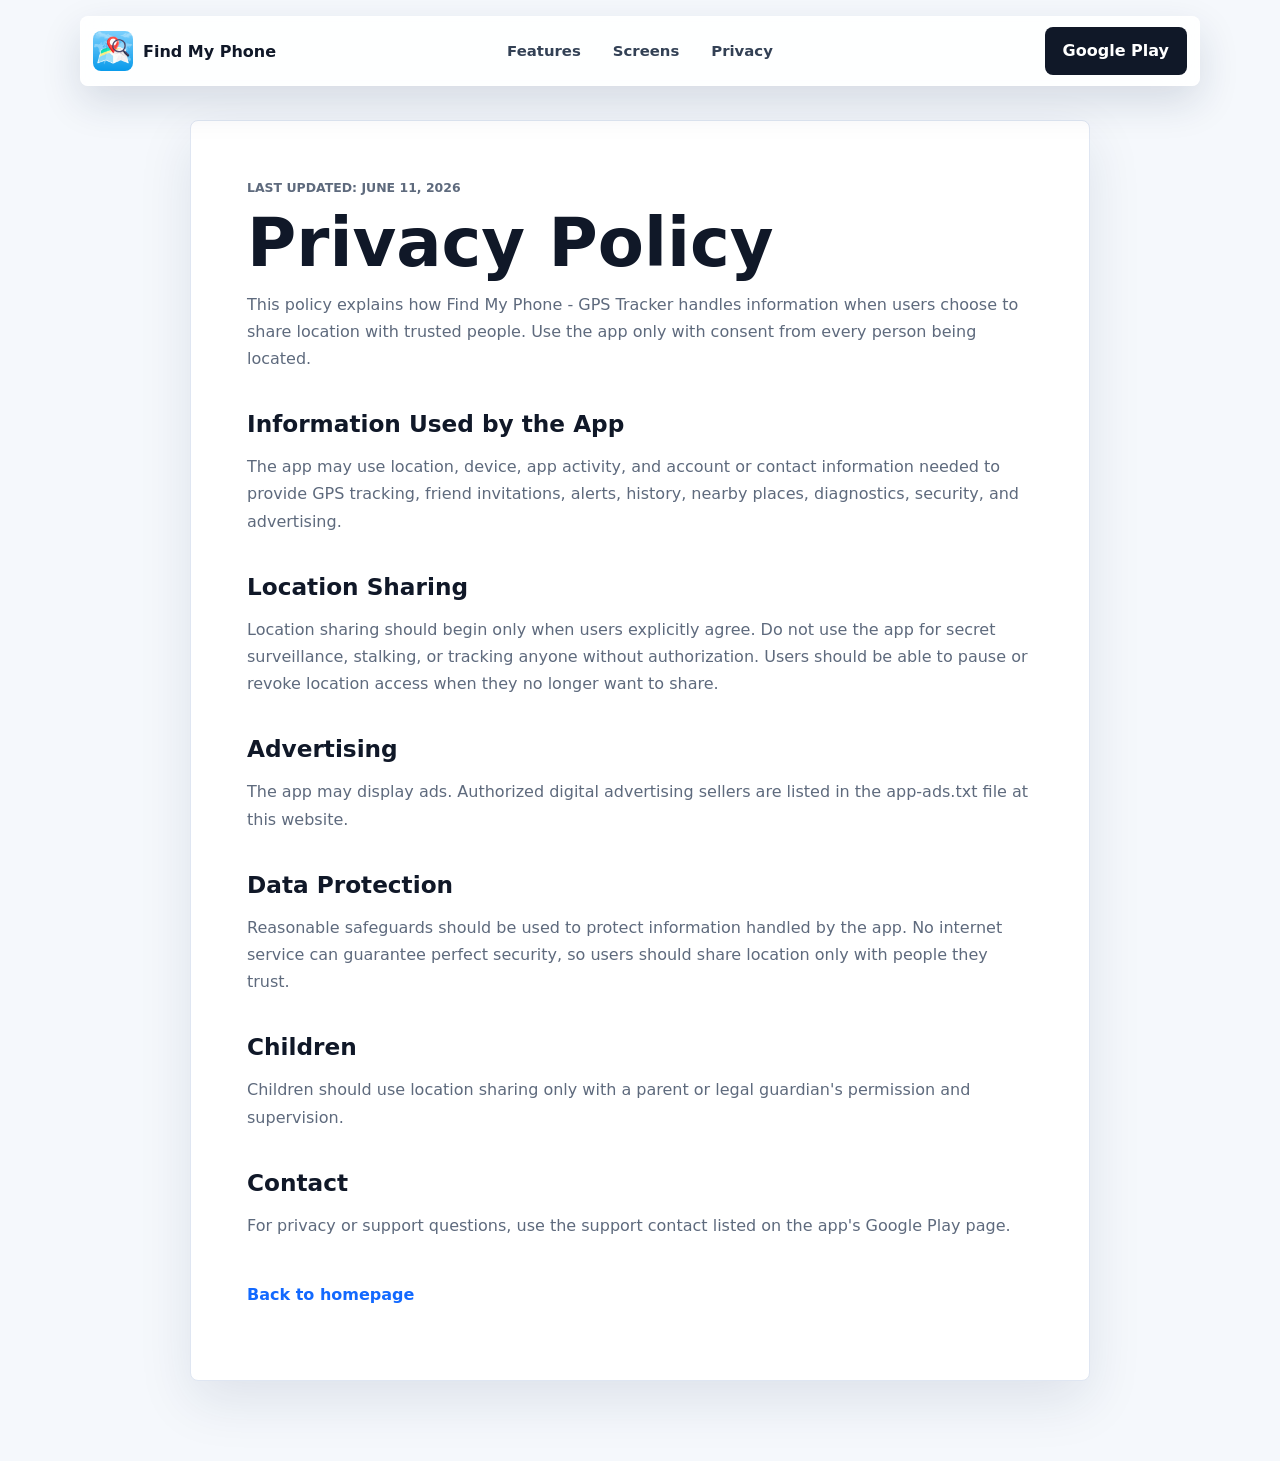
==== privacy.html @ 5e0302af "Establish the app website for launch hosting Create a static official website for Find My Phone - GP" ====
<!doctype html>
<html lang="en">
  <head>
    <meta charset="utf-8">
    <meta name="viewport" content="width=device-width, initial-scale=1">
    <title>Privacy Policy | Find My Phone - GPS Tracker</title>
    <meta
      name="description"
      content="Privacy policy for Find My Phone - GPS Tracker."
    >
    <meta name="theme-color" content="#1269ff">
    <link rel="icon" href="imgs/logo.png">
    <link rel="stylesheet" href="styles.css">
  </head>
  <body class="policy-page">
    <header class="site-header" aria-label="Primary navigation">
      <a class="brand" href="index.html" aria-label="Find My Phone home">
        <img src="imgs/logo.png" alt="" width="40" height="40">
        <span>Find My Phone</span>
      </a>
      <nav class="nav-links" aria-label="Site navigation">
        <a href="index.html#features">Features</a>
        <a href="index.html#screens">Screens</a>
        <a href="index.html#privacy">Privacy</a>
      </nav>
      <a class="nav-cta" href="https://play.google.com/store/apps/details?id=com.location.track.find.gps" rel="noopener">
        Google Play
      </a>
    </header>

    <main class="policy-shell">
      <article class="policy-card">
        <p class="eyebrow">Last updated: June 11, 2026</p>
        <h1>Privacy Policy</h1>
        <p>
          This policy explains how Find My Phone - GPS Tracker handles information
          when users choose to share location with trusted people. Use the app only
          with consent from every person being located.
        </p>

        <h2>Information Used by the App</h2>
        <p>
          The app may use location, device, app activity, and account or contact
          information needed to provide GPS tracking, friend invitations, alerts,
          history, nearby places, diagnostics, security, and advertising.
        </p>

        <h2>Location Sharing</h2>
        <p>
          Location sharing should begin only when users explicitly agree. Do not use
          the app for secret surveillance, stalking, or tracking anyone without
          authorization. Users should be able to pause or revoke location access when
          they no longer want to share.
        </p>

        <h2>Advertising</h2>
        <p>
          The app may display ads. Authorized digital advertising sellers are listed
          in the app-ads.txt file at this website.
        </p>

        <h2>Data Protection</h2>
        <p>
          Reasonable safeguards should be used to protect information handled by the
          app. No internet service can guarantee perfect security, so users should
          share location only with people they trust.
        </p>

        <h2>Children</h2>
        <p>
          Children should use location sharing only with a parent or legal guardian's
          permission and supervision.
        </p>

        <h2>Contact</h2>
        <p>
          For privacy or support questions, use the support contact listed on the
          app's Google Play page.
        </p>

        <p><a class="text-link" href="index.html">Back to homepage</a></p>
      </article>
    </main>
  </body>
</html>
---- styles.css ----
:root {
  --ink: #101828;
  --muted: #5e6a7d;
  --line: #dfe6f2;
  --surface: #ffffff;
  --soft: #f5f8fc;
  --blue: #1269ff;
  --cyan: #12b7e8;
  --green: #19b981;
  --coral: #ff5a68;
  --gold: #f6b73c;
  --shadow: 0 24px 70px rgba(21, 39, 80, 0.18);
}

* {
  box-sizing: border-box;
}

html {
  scroll-behavior: smooth;
}

body {
  margin: 0;
  color: var(--ink);
  font-family: Inter, ui-sans-serif, system-ui, -apple-system, BlinkMacSystemFont, "Segoe UI", sans-serif;
  background: var(--surface);
  overflow-x: hidden;
}

img {
  display: block;
  max-width: 100%;
}

a {
  color: inherit;
  text-decoration: none;
}

.site-header {
  position: fixed;
  z-index: 20;
  top: 16px;
  left: 50%;
  width: min(1120px, calc(100% - 32px));
  min-height: 64px;
  display: grid;
  grid-template-columns: 1fr auto 1fr;
  align-items: center;
  gap: 20px;
  padding: 10px 12px;
  color: var(--ink);
  background: rgba(255, 255, 255, 0.88);
  border: 1px solid rgba(255, 255, 255, 0.72);
  border-radius: 8px;
  box-shadow: 0 16px 40px rgba(21, 39, 80, 0.14);
  backdrop-filter: blur(18px);
  transform: translateX(-50%);
}

.brand,
.footer-brand {
  display: inline-flex;
  align-items: center;
  gap: 10px;
  min-width: 0;
  font-weight: 800;
}

.brand img,
.footer-brand img {
  flex: 0 0 auto;
  border-radius: 8px;
}

.brand span {
  overflow-wrap: anywhere;
}

.nav-links {
  display: flex;
  justify-content: center;
  align-items: center;
  gap: 8px;
}

.nav-links a,
.site-footer nav a {
  padding: 10px 12px;
  color: #334155;
  font-weight: 700;
  font-size: 0.93rem;
}

.nav-links a:hover,
.site-footer nav a:hover,
.text-link:hover {
  color: var(--blue);
}

.nav-cta,
.primary-action,
.secondary-action {
  display: inline-flex;
  align-items: center;
  justify-content: center;
  min-height: 48px;
  padding: 0 18px;
  border-radius: 8px;
  font-weight: 800;
  line-height: 1.1;
  text-align: center;
  white-space: normal;
}

.nav-cta {
  justify-self: end;
  color: #ffffff;
  background: var(--ink);
}

.primary-action {
  color: #ffffff;
  background: var(--blue);
  box-shadow: 0 14px 30px rgba(18, 105, 255, 0.28);
}

.secondary-action {
  color: var(--ink);
  background: #ffffff;
  border: 1px solid var(--line);
}

.hero {
  position: relative;
  min-height: min(820px, 88svh);
  overflow: hidden;
  color: #ffffff;
  isolation: isolate;
}

.hero-bg,
.hero-overlay {
  position: absolute;
  inset: 0;
  width: 100%;
  height: 100%;
}

.hero-bg {
  object-fit: cover;
  object-position: center;
  transform: scale(1.05);
}

.hero-overlay {
  z-index: 1;
  background:
    linear-gradient(90deg, rgba(0, 21, 90, 0.84), rgba(3, 35, 154, 0.5) 52%, rgba(6, 16, 80, 0.2)),
    linear-gradient(0deg, rgba(7, 13, 42, 0.42), rgba(7, 13, 42, 0.05));
}

.hero-inner {
  position: relative;
  z-index: 2;
  width: min(1180px, calc(100% - 40px));
  min-height: inherit;
  display: grid;
  grid-template-columns: minmax(0, 1fr) minmax(320px, 520px);
  gap: clamp(28px, 5vw, 72px);
  align-items: center;
  margin: 0 auto;
  padding: 110px 0 72px;
}

.hero-copy {
  max-width: 660px;
}

.eyebrow {
  margin: 0 0 14px;
  color: var(--cyan);
  font-size: 0.78rem;
  font-weight: 900;
  letter-spacing: 0;
  text-transform: uppercase;
}

.hero .eyebrow {
  color: #aeefff;
}

h1,
h2,
h3,
p {
  overflow-wrap: anywhere;
}

h1 {
  max-width: 11ch;
  margin: 0;
  font-size: clamp(3rem, 7.6vw, 6.9rem);
  line-height: 0.93;
  letter-spacing: 0;
}

.hero-lede {
  max-width: 680px;
  margin: 24px 0 0;
  color: rgba(255, 255, 255, 0.9);
  font-size: clamp(1.08rem, 2.2vw, 1.35rem);
  line-height: 1.55;
}

.hero-actions {
  display: flex;
  flex-wrap: wrap;
  gap: 12px;
  margin-top: 34px;
}

.hero-visual {
  position: relative;
  min-height: 590px;
}

.phone-frame {
  position: absolute;
  width: min(56vw, 310px);
  aspect-ratio: 9 / 16;
  overflow: hidden;
  margin: 0;
  border: 10px solid #0b1020;
  border-radius: 34px;
  background: #ffffff;
  box-shadow: var(--shadow);
}

.phone-frame img {
  width: 100%;
  height: 100%;
  object-fit: cover;
}

.phone-main {
  top: 6px;
  right: 120px;
  transform: rotate(-5deg);
}

.phone-secondary {
  top: 82px;
  right: 0;
  transform: rotate(6deg);
}

.quick-proof {
  width: min(1120px, calc(100% - 40px));
  display: grid;
  grid-template-columns: repeat(3, minmax(0, 1fr));
  gap: 1px;
  margin: -46px auto 0;
  overflow: hidden;
  position: relative;
  z-index: 4;
  border: 1px solid var(--line);
  border-radius: 8px;
  background: var(--line);
  box-shadow: 0 20px 60px rgba(21, 39, 80, 0.12);
}

.quick-proof div {
  min-height: 116px;
  padding: 24px;
  background: #ffffff;
}

.quick-proof strong,
.trust-list strong {
  display: block;
  margin-bottom: 8px;
  font-size: 1.08rem;
}

.quick-proof span,
.trust-list span {
  color: var(--muted);
  line-height: 1.45;
}

.section {
  width: min(1120px, calc(100% - 40px));
  margin: 0 auto;
  padding: 100px 0;
}

.section-heading {
  max-width: 760px;
  margin-bottom: 42px;
}

.section-heading.compact {
  max-width: 700px;
}

.section-heading h2,
.trust-copy h2,
.download-band h2 {
  margin: 0;
  font-size: clamp(2rem, 4vw, 4.5rem);
  line-height: 1;
  letter-spacing: 0;
}

.section-heading p:not(.eyebrow),
.trust-copy p,
.download-band p:not(.eyebrow) {
  margin: 20px 0 0;
  color: var(--muted);
  font-size: 1.05rem;
  line-height: 1.7;
}

.feature-grid {
  display: grid;
  grid-template-columns: repeat(3, minmax(0, 1fr));
  gap: 16px;
}

.feature-card {
  min-height: 245px;
  display: flex;
  flex-direction: column;
  padding: 24px;
  border: 1px solid var(--line);
  border-radius: 8px;
  background: #ffffff;
}

.feature-card:nth-child(2) {
  border-top-color: rgba(25, 185, 129, 0.42);
}

.feature-card:nth-child(3) {
  border-top-color: rgba(255, 90, 104, 0.42);
}

.feature-card:nth-child(5) {
  border-top-color: rgba(246, 183, 60, 0.5);
}

.feature-card-accent {
  color: #ffffff;
  background: #14213d;
  border-color: #14213d;
}

.feature-index {
  width: 46px;
  height: 46px;
  display: inline-flex;
  align-items: center;
  justify-content: center;
  margin-bottom: 34px;
  color: var(--blue);
  font-weight: 900;
  border: 1px solid var(--line);
  border-radius: 50%;
  background: var(--soft);
}

.feature-card-accent .feature-index {
  color: #ffffff;
  border-color: rgba(255, 255, 255, 0.24);
  background: rgba(255, 255, 255, 0.1);
}

.feature-card h3 {
  margin: 0;
  font-size: 1.35rem;
}

.feature-card p {
  margin: 14px 0 0;
  color: var(--muted);
  line-height: 1.65;
}

.feature-card-accent p {
  color: rgba(255, 255, 255, 0.78);
}

.screens-section {
  width: 100%;
  max-width: none;
  padding: 96px max(20px, calc((100vw - 1120px) / 2));
  background: var(--soft);
}

.screens-section .section-heading {
  width: min(760px, 100%);
}

.screen-strip {
  display: grid;
  grid-template-columns: repeat(5, minmax(190px, 1fr));
  gap: 18px;
  overflow-x: auto;
  padding: 4px 0 18px;
  scrollbar-color: var(--blue) transparent;
}

.screen-strip figure {
  min-width: 190px;
  margin: 0;
}

.screen-strip img {
  width: 100%;
  aspect-ratio: 9 / 16;
  object-fit: cover;
  border-radius: 8px;
  box-shadow: 0 18px 36px rgba(21, 39, 80, 0.16);
}

.screen-strip figcaption {
  margin-top: 12px;
  color: #344054;
  font-weight: 800;
}

.trust-section {
  display: grid;
  grid-template-columns: minmax(0, 0.95fr) minmax(300px, 0.75fr);
  gap: clamp(28px, 5vw, 70px);
  align-items: start;
}

.trust-copy {
  max-width: 680px;
}

.text-link {
  display: inline-flex;
  margin-top: 26px;
  color: var(--blue);
  font-weight: 900;
}

.trust-list {
  display: grid;
  gap: 12px;
}

.trust-list div {
  min-height: 118px;
  padding: 22px;
  border-left: 4px solid var(--green);
  border-radius: 8px;
  background: var(--soft);
}

.trust-list div:nth-child(2) {
  border-left-color: var(--gold);
}

.trust-list div:nth-child(3) {
  border-left-color: var(--coral);
}

.download-band {
  width: min(1120px, calc(100% - 40px));
  display: flex;
  align-items: center;
  justify-content: space-between;
  gap: 28px;
  margin: 0 auto 96px;
  padding: clamp(28px, 5vw, 54px);
  color: #ffffff;
  border-radius: 8px;
  background:
    linear-gradient(115deg, rgba(18, 105, 255, 0.96), rgba(18, 183, 232, 0.72)),
    #1269ff;
}

.download-band .eyebrow,
.download-band p,
.download-band h2 {
  color: #ffffff;
}

.download-band .primary-action {
  flex: 0 0 auto;
  color: var(--blue);
  background: #ffffff;
  box-shadow: none;
}

.site-footer {
  width: min(1120px, calc(100% - 40px));
  display: flex;
  align-items: center;
  justify-content: space-between;
  gap: 24px;
  margin: 0 auto;
  padding: 30px 0 42px;
  border-top: 1px solid var(--line);
}

.site-footer p {
  max-width: 520px;
  margin: 12px 0 0;
  color: var(--muted);
  line-height: 1.55;
}

.site-footer nav {
  display: flex;
  flex-wrap: wrap;
  justify-content: flex-end;
  gap: 4px;
}

.policy-page {
  background: var(--soft);
}

.policy-shell {
  width: min(900px, calc(100% - 40px));
  margin: 0 auto;
  padding: 120px 0 80px;
}

.policy-card {
  padding: clamp(28px, 5vw, 56px);
  border: 1px solid var(--line);
  border-radius: 8px;
  background: #ffffff;
  box-shadow: 0 20px 54px rgba(21, 39, 80, 0.1);
}

.policy-card h1 {
  max-width: none;
  color: var(--ink);
  font-size: clamp(2.4rem, 6vw, 4.2rem);
}

.policy-card h2 {
  margin: 38px 0 12px;
  font-size: 1.45rem;
}

.policy-card p,
.policy-card li {
  color: var(--muted);
  line-height: 1.7;
}

.policy-card ul {
  padding-left: 22px;
}

@media (max-width: 920px) {
  .site-header {
    grid-template-columns: 1fr auto;
  }

  .nav-links {
    display: none;
  }

  .hero-inner {
    grid-template-columns: 1fr;
    padding-top: 118px;
  }

  h1 {
    max-width: 12ch;
  }

  .hero-visual {
    min-height: 430px;
  }

  .phone-frame {
    width: min(48vw, 240px);
  }

  .phone-main {
    left: 8%;
    right: auto;
  }

  .phone-secondary {
    right: 8%;
  }

  .feature-grid,
  .trust-section {
    grid-template-columns: 1fr;
  }

  .download-band,
  .site-footer {
    align-items: flex-start;
    flex-direction: column;
  }

  .site-footer nav {
    justify-content: flex-start;
  }
}

@media (max-width: 640px) {
  .site-header {
    top: 10px;
    left: 10px;
    right: auto;
    width: calc(100vw - 20px);
    min-height: 58px;
    gap: 8px;
    padding: 9px;
    transform: none;
  }

  .brand img {
    width: 34px;
    height: 34px;
  }

  .brand span {
    max-width: 128px;
    font-size: 0.95rem;
  }

  .brand {
    grid-column: 1;
    grid-row: 1;
  }

  .nav-cta {
    display: none;
  }

  .hero {
    min-height: auto;
  }

  .hero-inner,
  .section,
  .quick-proof,
  .download-band,
  .site-footer,
  .policy-shell {
    width: min(calc(100vw - 28px), 420px);
  }

  .hero-inner {
    padding: 94px 0 36px;
    gap: 16px;
  }

  h1 {
    font-size: clamp(2.7rem, 12vw, 3rem);
  }

  .hero-lede {
    margin-top: 18px;
    font-size: 1.02rem;
  }

  .hero-actions {
    margin-top: 24px;
  }

  .primary-action,
  .secondary-action {
    width: 100%;
    min-height: 50px;
  }

  .hero-visual {
    min-height: 230px;
  }

  .phone-frame {
    width: 36vw;
    min-width: 142px;
    border-width: 6px;
    border-radius: 24px;
  }

  .phone-main {
    left: 4%;
  }

  .phone-secondary {
    right: 0;
    top: 38px;
  }

  .quick-proof {
    grid-template-columns: 1fr;
    margin-top: -30px;
  }

  .quick-proof div {
    min-height: auto;
    padding: 20px;
  }

  .section {
    padding: 72px 0;
  }

  .feature-grid {
    gap: 12px;
  }

  .feature-card {
    min-height: auto;
  }

  .screens-section {
    padding-top: 72px;
    padding-bottom: 72px;
  }

  .screen-strip {
    grid-template-columns: repeat(5, minmax(168px, 1fr));
  }

  .download-band {
    margin-bottom: 72px;
  }
}
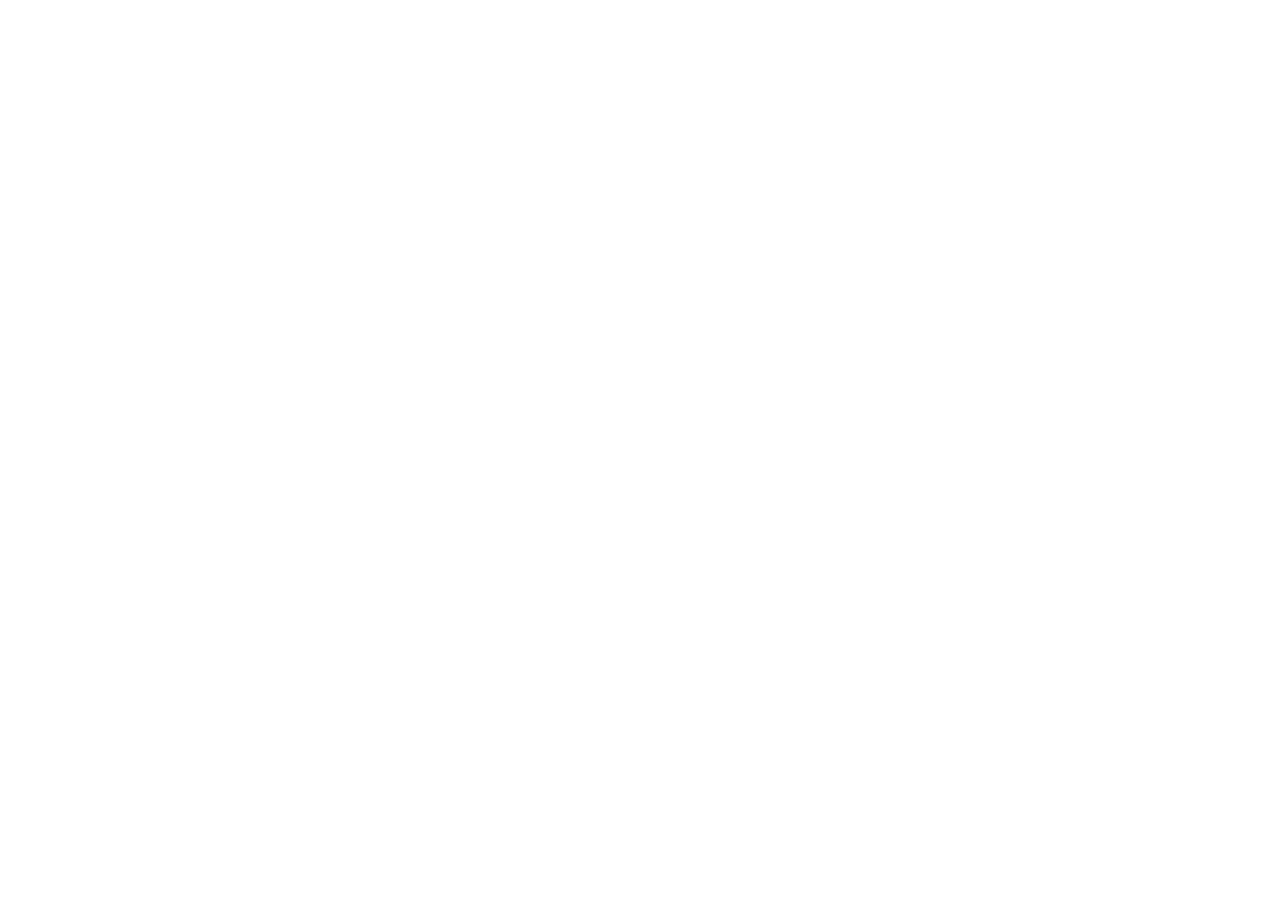
==== commit 8b655320: "Point users to the live app store and privacy policy The website previously linked to the old Google" ====
--- a/privacy.html
+++ b/privacy.html
@@ -2,7 +2,9 @@
 <html lang="en">
   <head>
     <meta charset="utf-8">
+    <meta http-equiv="refresh" content="0; url=https://sites.google.com/view/findmyphone-privacy-policy/home">
     <meta name="viewport" content="width=device-width, initial-scale=1">
+    <link rel="canonical" href="https://sites.google.com/view/findmyphone-privacy-policy/home">
     <title>Privacy Policy | Find My Phone - GPS Tracker</title>
     <meta
       name="description"
@@ -13,72 +15,18 @@
     <link rel="stylesheet" href="styles.css">
   </head>
   <body class="policy-page">
-    <header class="site-header" aria-label="Primary navigation">
-      <a class="brand" href="index.html" aria-label="Find My Phone home">
-        <img src="imgs/logo.png" alt="" width="40" height="40">
-        <span>Find My Phone</span>
-      </a>
-      <nav class="nav-links" aria-label="Site navigation">
-        <a href="index.html#features">Features</a>
-        <a href="index.html#screens">Screens</a>
-        <a href="index.html#privacy">Privacy</a>
-      </nav>
-      <a class="nav-cta" href="https://play.google.com/store/apps/details?id=com.location.track.find.gps" rel="noopener">
-        Google Play
-      </a>
-    </header>
-
     <main class="policy-shell">
       <article class="policy-card">
-        <p class="eyebrow">Last updated: June 11, 2026</p>
-        <h1>Privacy Policy</h1>
+        <p class="eyebrow">Privacy Policy</p>
+        <h1>Redirecting to the official privacy policy</h1>
         <p>
-          This policy explains how Find My Phone - GPS Tracker handles information
-          when users choose to share location with trusted people. Use the app only
-          with consent from every person being located.
+          If the page does not open automatically, use the link below.
         </p>
-
-        <h2>Information Used by the App</h2>
         <p>
-          The app may use location, device, app activity, and account or contact
-          information needed to provide GPS tracking, friend invitations, alerts,
-          history, nearby places, diagnostics, security, and advertising.
+          <a class="text-link" href="https://sites.google.com/view/findmyphone-privacy-policy/home" rel="noopener">
+            Open privacy policy
+          </a>
         </p>
-
-        <h2>Location Sharing</h2>
-        <p>
-          Location sharing should begin only when users explicitly agree. Do not use
-          the app for secret surveillance, stalking, or tracking anyone without
-          authorization. Users should be able to pause or revoke location access when
-          they no longer want to share.
-        </p>
-
-        <h2>Advertising</h2>
-        <p>
-          The app may display ads. Authorized digital advertising sellers are listed
-          in the app-ads.txt file at this website.
-        </p>
-
-        <h2>Data Protection</h2>
-        <p>
-          Reasonable safeguards should be used to protect information handled by the
-          app. No internet service can guarantee perfect security, so users should
-          share location only with people they trust.
-        </p>
-
-        <h2>Children</h2>
-        <p>
-          Children should use location sharing only with a parent or legal guardian's
-          permission and supervision.
-        </p>
-
-        <h2>Contact</h2>
-        <p>
-          For privacy or support questions, use the support contact listed on the
-          app's Google Play page.
-        </p>
-
-        <p><a class="text-link" href="index.html">Back to homepage</a></p>
       </article>
     </main>
   </body>
